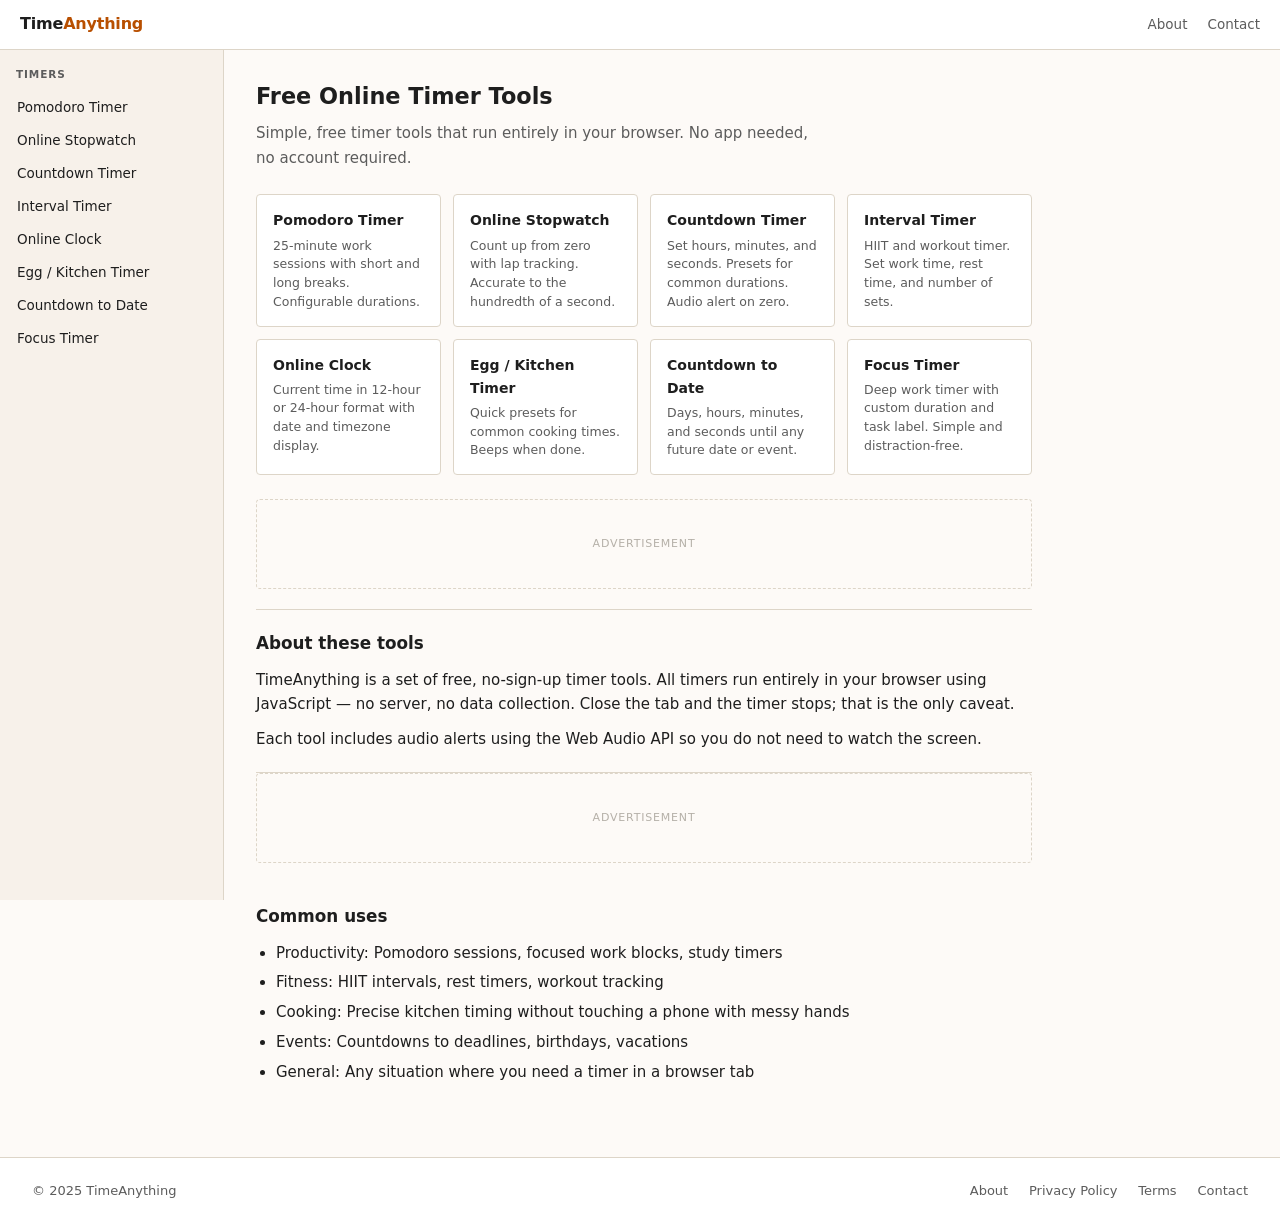
==== index.html @ 27bb9cdd "Build complete static timer site (TimeAnything) - 8 timer tools: pomodoro, stopwatch, countdown, int" ====
<!DOCTYPE html>
<html lang="en">
<head>
  <meta charset="UTF-8">
  <meta name="viewport" content="width=device-width, initial-scale=1.0">
  <meta name="description" content="Free online timer tools — pomodoro timer, stopwatch, countdown, interval timer, online clock, and more. No sign-up, works in your browser.">
  <title>Free Online Timer Tools — TimeAnything</title>
  <link rel="stylesheet" href="css/style.css">
</head>
<body>
<header class="site-header">
  <div class="header-inner">
    <a href="index.html" class="logo">Time<span class="logo-accent">Anything</span></a>
    <nav class="header-nav" aria-label="Site navigation">
      <a href="about.html">About</a>
      <a href="contact.html">Contact</a>
    </nav>
  </div>
</header>
<button class="sidebar-toggle" id="sidebar-toggle-btn" aria-expanded="false" aria-controls="sidebar">&#9776; Timers</button>
<div class="layout">
  <aside class="sidebar" id="sidebar">
    <nav class="sidebar-nav" aria-label="Timer navigation">
      <span class="sidebar-heading">Timers</span>
      <ul>
        <li><a href="pomodoro.html">Pomodoro Timer</a></li>
        <li><a href="stopwatch.html">Online Stopwatch</a></li>
        <li><a href="countdown-timer.html">Countdown Timer</a></li>
        <li><a href="interval-timer.html">Interval Timer</a></li>
        <li><a href="online-clock.html">Online Clock</a></li>
        <li><a href="egg-timer.html">Egg / Kitchen Timer</a></li>
        <li><a href="countdown-to-date.html">Countdown to Date</a></li>
        <li><a href="focus-timer.html">Focus Timer</a></li>
      </ul>
    </nav>
  </aside>
  <main class="main-content">
    <div class="hub-intro">
      <h1>Free Online Timer Tools</h1>
      <p>Simple, free timer tools that run entirely in your browser. No app needed, no account required.</p>
    </div>
    <div class="tools-grid" role="list">
      <a href="pomodoro.html" class="tool-card" role="listitem">
        <div class="tool-card-name">Pomodoro Timer</div>
        <div class="tool-card-desc">25-minute work sessions with short and long breaks. Configurable durations.</div>
      </a>
      <a href="stopwatch.html" class="tool-card" role="listitem">
        <div class="tool-card-name">Online Stopwatch</div>
        <div class="tool-card-desc">Count up from zero with lap tracking. Accurate to the hundredth of a second.</div>
      </a>
      <a href="countdown-timer.html" class="tool-card" role="listitem">
        <div class="tool-card-name">Countdown Timer</div>
        <div class="tool-card-desc">Set hours, minutes, and seconds. Presets for common durations. Audio alert on zero.</div>
      </a>
      <a href="interval-timer.html" class="tool-card" role="listitem">
        <div class="tool-card-name">Interval Timer</div>
        <div class="tool-card-desc">HIIT and workout timer. Set work time, rest time, and number of sets.</div>
      </a>
      <a href="online-clock.html" class="tool-card" role="listitem">
        <div class="tool-card-name">Online Clock</div>
        <div class="tool-card-desc">Current time in 12-hour or 24-hour format with date and timezone display.</div>
      </a>
      <a href="egg-timer.html" class="tool-card" role="listitem">
        <div class="tool-card-name">Egg / Kitchen Timer</div>
        <div class="tool-card-desc">Quick presets for common cooking times. Beeps when done.</div>
      </a>
      <a href="countdown-to-date.html" class="tool-card" role="listitem">
        <div class="tool-card-name">Countdown to Date</div>
        <div class="tool-card-desc">Days, hours, minutes, and seconds until any future date or event.</div>
      </a>
      <a href="focus-timer.html" class="tool-card" role="listitem">
        <div class="tool-card-name">Focus Timer</div>
        <div class="tool-card-desc">Deep work timer with custom duration and task label. Simple and distraction-free.</div>
      </a>
    </div>
    <div class="ad-slot" aria-label="Advertisement"><span class="ad-label">Advertisement</span></div>
    <div class="content-sections">
      <section class="content-block">
        <h2>About these tools</h2>
        <p>TimeAnything is a set of free, no-sign-up timer tools. All timers run entirely in your browser using JavaScript — no server, no data collection. Close the tab and the timer stops; that is the only caveat.</p>
        <p>Each tool includes audio alerts using the Web Audio API so you do not need to watch the screen.</p>
      </section>
      <div class="ad-slot" aria-label="Advertisement"><span class="ad-label">Advertisement</span></div>
      <section class="content-block">
        <h2>Common uses</h2>
        <ul>
          <li>Productivity: Pomodoro sessions, focused work blocks, study timers</li>
          <li>Fitness: HIIT intervals, rest timers, workout tracking</li>
          <li>Cooking: Precise kitchen timing without touching a phone with messy hands</li>
          <li>Events: Countdowns to deadlines, birthdays, vacations</li>
          <li>General: Any situation where you need a timer in a browser tab</li>
        </ul>
      </section>
    </div>
  </main>
</div>
<footer class="site-footer">
  <div class="footer-inner">
    <span class="footer-copy">&copy; 2025 TimeAnything</span>
    <nav class="footer-nav" aria-label="Footer links">
      <a href="about.html">About</a>
      <a href="privacy.html">Privacy Policy</a>
      <a href="terms.html">Terms</a>
      <a href="contact.html">Contact</a>
    </nav>
  </div>
</footer>
<script src="js/main.js"></script>
</body>
</html>
---- css/style.css ----
/* ============================================================
   TimeAnything — Shared Stylesheet
   ============================================================ */

*, *::before, *::after { box-sizing: border-box; margin: 0; padding: 0; }

:root {
  --bg:           #fdfaf7;
  --bg-sidebar:   #f7f1ea;
  --bg-white:     #ffffff;
  --text:         #1e1e1e;
  --text-muted:   #5c5c5c;
  --border:       #ddd5c8;
  --accent:       #b84f00;
  --accent-hover: #983f00;
  --accent-light: #fff4ea;
  --radius:       4px;
  --sidebar-w:    224px;
  --header-h:     50px;
  --font:         system-ui, -apple-system, BlinkMacSystemFont, "Segoe UI", Helvetica, Arial, sans-serif;
  --mono:         "Courier New", Courier, monospace;
  --green:        #1a7a46;
  --red:          #b32d2d;
}

html { scroll-behavior: smooth; }

body {
  font-family: var(--font);
  font-size: 15px;
  line-height: 1.65;
  color: var(--text);
  background: var(--bg);
}

a { color: var(--accent); }
a:hover { color: var(--accent-hover); }

/* ---- Header ---- */
.site-header {
  position: sticky;
  top: 0;
  z-index: 200;
  height: var(--header-h);
  background: var(--bg-white);
  border-bottom: 1px solid var(--border);
}
.header-inner {
  display: flex;
  align-items: center;
  justify-content: space-between;
  height: 100%;
  padding: 0 20px;
  max-width: 1280px;
  margin: 0 auto;
}
.logo {
  font-size: 16px;
  font-weight: 700;
  color: var(--text);
  text-decoration: none;
  letter-spacing: -0.2px;
  white-space: nowrap;
}
.logo .logo-accent { color: var(--accent); }
.header-nav { display: flex; gap: 20px; }
.header-nav a { font-size: 13.5px; color: var(--text-muted); text-decoration: none; }
.header-nav a:hover { color: var(--accent); }

/* ---- Sidebar toggle ---- */
.sidebar-toggle {
  display: none;
  align-items: center;
  gap: 6px;
  margin: 10px 16px 0;
  padding: 6px 12px;
  background: var(--bg-white);
  border: 1px solid var(--border);
  border-radius: var(--radius);
  font-size: 13.5px;
  font-family: var(--font);
  cursor: pointer;
  color: var(--text);
}
.sidebar-toggle:focus-visible { outline: 2px solid var(--accent); outline-offset: 2px; }

/* ---- Layout ---- */
.layout {
  display: flex;
  min-height: calc(100vh - var(--header-h));
}

/* ---- Sidebar ---- */
.sidebar {
  width: var(--sidebar-w);
  min-width: var(--sidebar-w);
  background: var(--bg-sidebar);
  border-right: 1px solid var(--border);
  position: sticky;
  top: var(--header-h);
  height: calc(100vh - var(--header-h));
  overflow-y: auto;
  flex-shrink: 0;
}
.sidebar-nav { padding: 16px 0 24px; }
.sidebar-heading {
  display: block;
  font-size: 10.5px;
  font-weight: 700;
  letter-spacing: 0.9px;
  text-transform: uppercase;
  color: var(--text-muted);
  padding: 0 16px 8px;
}
.sidebar-nav ul { list-style: none; }
.sidebar-nav ul li a {
  display: block;
  padding: 7px 16px 7px 14px;
  border-left: 3px solid transparent;
  font-size: 13.5px;
  color: var(--text);
  text-decoration: none;
  line-height: 1.4;
}
.sidebar-nav ul li a:hover { background: var(--accent-light); color: var(--accent); }
.sidebar-nav ul li a.active {
  border-left-color: var(--accent);
  background: var(--accent-light);
  color: var(--accent);
  font-weight: 600;
}

/* ---- Main content ---- */
.main-content {
  flex: 1;
  min-width: 0;
  padding: 28px 32px 48px;
  max-width: 840px;
}

/* ---- Tool header ---- */
.tool-header { margin-bottom: 18px; }
.tool-header h1 { font-size: 1.4rem; font-weight: 700; line-height: 1.25; margin-bottom: 4px; }
.tool-tagline { font-size: 14px; color: var(--text-muted); }

/* ---- Tool section ---- */
.tool-section {
  background: var(--bg-white);
  border: 1px solid var(--border);
  border-radius: var(--radius);
  padding: 20px;
  margin-bottom: 20px;
}

/* ---- Timer display ---- */
.timer-display {
  font-family: var(--mono);
  font-size: 4.5rem;
  font-weight: 700;
  color: var(--accent);
  letter-spacing: 0.04em;
  text-align: center;
  padding: 20px 0 12px;
  line-height: 1;
  user-select: none;
}
.timer-display.timer-done    { color: var(--red); }
.timer-display.timer-running { color: var(--accent); }
.timer-display.timer-break   { color: var(--green); }

.timer-phase {
  text-align: center;
  font-size: 12px;
  font-weight: 700;
  text-transform: uppercase;
  letter-spacing: 0.9px;
  color: var(--text-muted);
  margin-bottom: 4px;
  min-height: 18px;
}

.timer-controls {
  display: flex;
  gap: 10px;
  justify-content: center;
  flex-wrap: wrap;
  margin-top: 16px;
}

.timer-progress {
  width: 100%;
  height: 5px;
  background: var(--border);
  border-radius: 3px;
  margin: 12px 0;
  overflow: hidden;
}
.timer-progress-bar {
  height: 100%;
  background: var(--accent);
  border-radius: 3px;
  width: 0%;
  transition: width 0.4s linear;
}

/* ---- Session dots (Pomodoro) ---- */
.session-info {
  text-align: center;
  font-size: 13px;
  color: var(--text-muted);
  margin: 8px 0 4px;
}
.session-dots {
  display: flex;
  gap: 7px;
  justify-content: center;
  margin-bottom: 4px;
}
.session-dot {
  width: 10px;
  height: 10px;
  border-radius: 50%;
  border: 1.5px solid var(--accent);
  background: transparent;
}
.session-dot.done { background: var(--accent); }

/* ---- Lap list (stopwatch) ---- */
.lap-section { margin-top: 16px; padding-top: 12px; border-top: 1px solid var(--border); }
.lap-section h3 {
  font-size: 11px;
  font-weight: 700;
  text-transform: uppercase;
  letter-spacing: 0.7px;
  color: var(--text-muted);
  margin-bottom: 8px;
}
.lap-list { list-style: none; max-height: 200px; overflow-y: auto; }
.lap-list li {
  padding: 5px 0;
  border-bottom: 1px solid var(--border);
  font-family: var(--mono);
  font-size: 13.5px;
  display: flex;
  justify-content: space-between;
  color: var(--text-muted);
}
.lap-list li:last-child { border-bottom: none; }
.lap-list li .lap-time { font-weight: 600; color: var(--text); }

/* ---- Clock ---- */
.clock-display {
  font-family: var(--mono);
  font-size: 4.5rem;
  font-weight: 700;
  color: var(--accent);
  text-align: center;
  letter-spacing: 0.05em;
  padding: 20px 0 8px;
  line-height: 1;
}
.clock-date {
  text-align: center;
  color: var(--text-muted);
  font-size: 15px;
  margin-bottom: 12px;
}
.clock-day {
  text-align: center;
  font-size: 13px;
  color: var(--text-muted);
  margin-bottom: 4px;
}

/* ---- Preset buttons ---- */
.preset-buttons {
  display: flex;
  flex-wrap: wrap;
  gap: 7px;
  margin-bottom: 14px;
}

/* ---- Countdown-to-date ---- */
.countdown-grid {
  display: grid;
  grid-template-columns: repeat(4, 1fr);
  gap: 10px;
  text-align: center;
  margin-bottom: 16px;
}
.countdown-cell {
  background: var(--bg);
  border: 1px solid var(--border);
  border-radius: var(--radius);
  padding: 12px 4px;
}
.countdown-num {
  font-family: var(--mono);
  font-size: 2rem;
  font-weight: 700;
  color: var(--accent);
  line-height: 1;
  margin-bottom: 4px;
}
.countdown-label {
  font-size: 11px;
  text-transform: uppercase;
  letter-spacing: 0.6px;
  color: var(--text-muted);
  font-weight: 600;
}

/* ---- Form controls ---- */
.tool-controls { display: flex; flex-wrap: wrap; gap: 14px; align-items: flex-end; margin-bottom: 16px; }
.control-group { display: flex; flex-direction: column; gap: 5px; }
.control-group label { font-size: 12.5px; font-weight: 600; color: var(--text); }
.control-group input[type="text"],
.control-group input[type="number"],
.control-group input[type="date"],
.control-group input[type="time"],
.control-group select {
  border: 1px solid var(--border);
  border-radius: var(--radius);
  padding: 7px 10px;
  font-size: 14px;
  font-family: var(--font);
  color: var(--text);
  background: var(--bg-white);
  height: 34px;
}
.control-group input[type="number"] { width: 88px; }
.control-group input[type="date"]   { width: 160px; }
.control-group select               { min-width: 120px; }
.control-group input:focus,
.control-group select:focus { outline: 2px solid var(--accent); outline-offset: 0; border-color: var(--accent); }

.check-group { display: flex; flex-wrap: wrap; gap: 14px; align-items: center; }
.check-label { display: flex; align-items: center; gap: 6px; font-size: 13.5px; cursor: pointer; user-select: none; }
.check-label input[type="checkbox"] { width: 15px; height: 15px; accent-color: var(--accent); cursor: pointer; flex-shrink: 0; }

/* ---- Buttons ---- */
.btn {
  display: inline-flex;
  align-items: center;
  justify-content: center;
  gap: 5px;
  padding: 8px 18px;
  border: 1px solid transparent;
  border-radius: var(--radius);
  font-size: 14px;
  font-weight: 500;
  font-family: var(--font);
  cursor: pointer;
  line-height: 1;
  white-space: nowrap;
  transition: background 0.1s, color 0.1s, border-color 0.1s;
}
.btn:focus-visible { outline: 2px solid var(--accent); outline-offset: 2px; }
.btn-primary { background: var(--accent); color: #fff; border-color: var(--accent); }
.btn-primary:hover { background: var(--accent-hover); border-color: var(--accent-hover); }
.btn-secondary { background: var(--bg-white); color: var(--text); border-color: var(--border); }
.btn-secondary:hover { background: var(--bg); }
.btn-sm { padding: 5px 12px; font-size: 13px; }
.btn-lg { padding: 12px 28px; font-size: 16px; font-weight: 600; }
.btn-actions { display: flex; flex-wrap: wrap; gap: 8px; margin-bottom: 12px; }

/* ---- Sound toggle ---- */
.sound-toggle { font-size: 13px; color: var(--text-muted); }

/* ---- Hub grid ---- */
.hub-intro { margin-bottom: 24px; }
.hub-intro h1 { font-size: 1.4rem; font-weight: 700; margin-bottom: 6px; }
.hub-intro p { color: var(--text-muted); max-width: 560px; }
.tools-grid { display: grid; grid-template-columns: repeat(auto-fill, minmax(185px, 1fr)); gap: 12px; margin-bottom: 24px; }
.tool-card { display: block; background: var(--bg-white); border: 1px solid var(--border); border-radius: var(--radius); padding: 14px 16px; text-decoration: none; color: var(--text); transition: border-color 0.1s, background 0.1s; }
.tool-card:hover { border-color: var(--accent); background: var(--accent-light); color: var(--text); }
.tool-card-name { font-size: 14px; font-weight: 600; margin-bottom: 4px; }
.tool-card-desc { font-size: 12.5px; color: var(--text-muted); line-height: 1.5; }

/* ---- Ad slots ---- */
.ad-slot { display: flex; align-items: center; justify-content: center; min-height: 90px; border: 1px dashed var(--border); background: #fdfaf7; border-radius: var(--radius); margin-bottom: 20px; }
.ad-label { font-size: 11px; text-transform: uppercase; letter-spacing: 0.8px; color: #b5b0a8; }

/* ---- Content blocks ---- */
.content-sections { border-top: 1px solid var(--border); }
.content-block { padding: 20px 0; border-bottom: 1px solid var(--border); }
.content-block:last-child { border-bottom: none; }
.content-block h2 { font-size: 1.05rem; font-weight: 700; margin-bottom: 10px; }
.content-block p { color: var(--text); margin-bottom: 10px; }
.content-block p:last-child { margin-bottom: 0; }
.content-block ul, .content-block ol { padding-left: 20px; }
.content-block ul li, .content-block ol li { margin-bottom: 5px; font-size: 15px; }
.faq-section dt { font-weight: 600; margin-top: 14px; margin-bottom: 3px; }
.faq-section dt:first-child { margin-top: 0; }
.faq-section dd { color: var(--text-muted); margin-left: 0; }

/* ---- Static pages ---- */
.static-page { max-width: 680px; }
.static-page h1 { font-size: 1.4rem; font-weight: 700; margin-bottom: 16px; }
.static-page h2 { font-size: 1.05rem; font-weight: 700; margin: 20px 0 8px; }
.static-page p { color: var(--text); margin-bottom: 12px; }
.static-page ul { padding-left: 20px; margin-bottom: 12px; }
.static-page ul li { margin-bottom: 5px; }
.contact-form .control-group { margin-bottom: 14px; }
.contact-form input, .contact-form textarea { width: 100%; border: 1px solid var(--border); border-radius: var(--radius); padding: 8px 10px; font-size: 14px; font-family: var(--font); color: var(--text); background: var(--bg-white); }
.contact-form textarea { min-height: 120px; resize: vertical; }
.contact-form input:focus, .contact-form textarea:focus { outline: 2px solid var(--accent); border-color: var(--accent); }
.form-note { font-size: 13px; color: var(--text-muted); margin-top: 8px; }

/* ---- Footer ---- */
.site-footer { border-top: 1px solid var(--border); background: var(--bg-white); padding: 20px 32px; }
.footer-inner { max-width: 1280px; margin: 0 auto; display: flex; align-items: center; justify-content: space-between; flex-wrap: wrap; gap: 10px; }
.footer-copy { font-size: 13px; color: var(--text-muted); }
.footer-nav a { font-size: 13px; color: var(--text-muted); text-decoration: none; margin-left: 16px; }
.footer-nav a:first-child { margin-left: 0; }
.footer-nav a:hover { color: var(--accent); }

/* ---- Responsive ---- */
@media (max-width: 800px) {
  .sidebar { position: fixed; top: var(--header-h); left: 0; z-index: 150; height: calc(100vh - var(--header-h)); transform: translateX(-100%); transition: transform 0.2s ease; box-shadow: 2px 0 8px rgba(0,0,0,0.08); }
  .sidebar.open { transform: translateX(0); }
  .sidebar-toggle { display: flex; }
  .main-content { padding: 16px 16px 40px; }
  .header-nav { display: none; }
  .timer-display { font-size: 3rem; }
  .clock-display { font-size: 3rem; }
  .countdown-num { font-size: 1.5rem; }
  .tools-grid { grid-template-columns: repeat(auto-fill, minmax(155px, 1fr)); }
  .footer-inner { flex-direction: column; align-items: flex-start; }
}
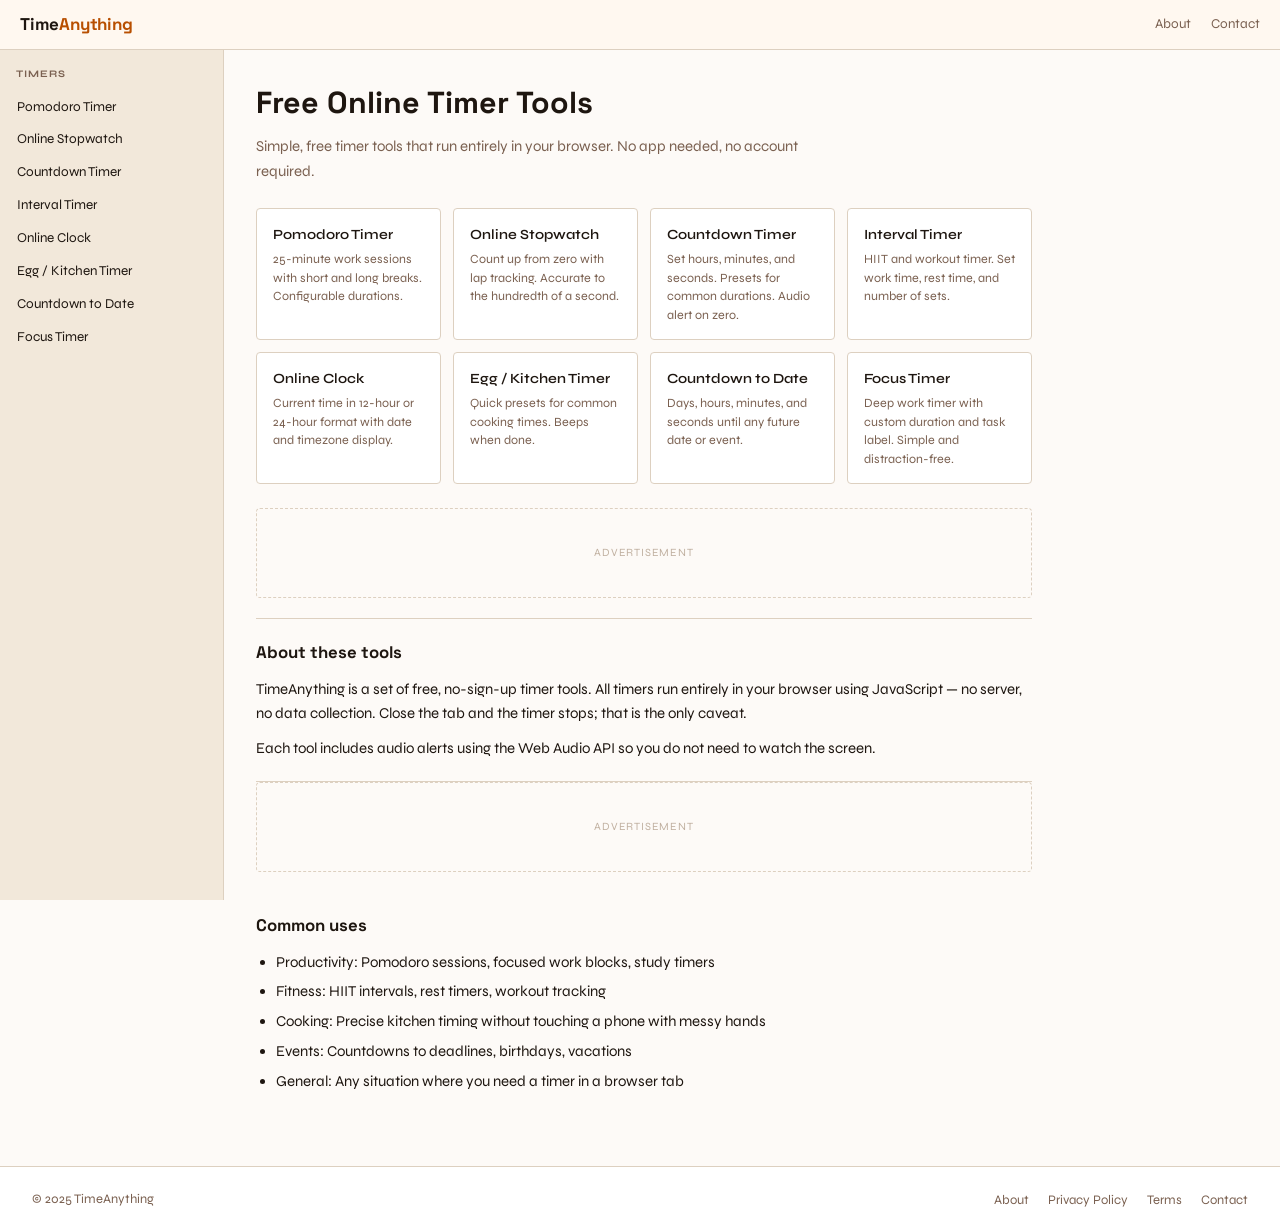
==== commit 2496b0f8: "Add Google AdSense script to all pages Co-Authored-By: Claude Sonnet 4.6 <noreply@anthropic.com>" ====
--- a/index.html
+++ b/index.html
@@ -6,6 +6,7 @@
   <meta name="description" content="Free online timer tools — pomodoro timer, stopwatch, countdown, interval timer, online clock, and more. No sign-up, works in your browser.">
   <title>Free Online Timer Tools — TimeAnything</title>
   <link rel="stylesheet" href="css/style.css">
+  <script async src="https://pagead2.googlesyndication.com/pagead/js/adsbygoogle.js?client=ca-pub-6051609023552836" crossorigin="anonymous"></script>
 </head>
 <body>
 <header class="site-header">
--- a/css/style.css
+++ b/css/style.css
@@ -1,360 +1,132 @@
 /* ============================================================
-   TimeAnything — Shared Stylesheet
+   TimeAnything — Stylesheet
+   Fonts: Space Grotesk (display/timers/headings) + Syne (body)
    ============================================================ */
+
+@import url('https://fonts.googleapis.com/css2?family=Space+Grotesk:wght@400;500;600;700;800&family=Syne:wght@400;500;600;700&display=swap');
 
 *, *::before, *::after { box-sizing: border-box; margin: 0; padding: 0; }
 
 :root {
   --bg:           #fdfaf7;
-  --bg-sidebar:   #f7f1ea;
+  --bg-sidebar:   #f2e8da;
   --bg-white:     #ffffff;
-  --text:         #1e1e1e;
-  --text-muted:   #5c5c5c;
-  --border:       #ddd5c8;
+  --text:         #1e1610;
+  --text-muted:   #7a6050;
+  --border:       #ddd0c0;
   --accent:       #b84f00;
   --accent-hover: #983f00;
   --accent-light: #fff4ea;
+  --result-bg:    #fff4ea;
+  --header-bg:    #fff8f0;
   --radius:       4px;
   --sidebar-w:    224px;
   --header-h:     50px;
-  --font:         system-ui, -apple-system, BlinkMacSystemFont, "Segoe UI", Helvetica, Arial, sans-serif;
-  --mono:         "Courier New", Courier, monospace;
+  --font:         'Syne', system-ui, sans-serif;
+  --font-display: 'Space Grotesk', system-ui, sans-serif;
+  --mono:         'Courier New', Courier, monospace;
   --green:        #1a7a46;
   --red:          #b32d2d;
 }
 
 html { scroll-behavior: smooth; }
-
-body {
-  font-family: var(--font);
-  font-size: 15px;
-  line-height: 1.65;
-  color: var(--text);
-  background: var(--bg);
-}
-
+body { font-family: var(--font); font-size: 15px; line-height: 1.65; color: var(--text); background: var(--bg); }
 a { color: var(--accent); }
 a:hover { color: var(--accent-hover); }
 
 /* ---- Header ---- */
-.site-header {
-  position: sticky;
-  top: 0;
-  z-index: 200;
-  height: var(--header-h);
-  background: var(--bg-white);
-  border-bottom: 1px solid var(--border);
-}
-.header-inner {
-  display: flex;
-  align-items: center;
-  justify-content: space-between;
-  height: 100%;
-  padding: 0 20px;
-  max-width: 1280px;
-  margin: 0 auto;
-}
-.logo {
-  font-size: 16px;
-  font-weight: 700;
-  color: var(--text);
-  text-decoration: none;
-  letter-spacing: -0.2px;
-  white-space: nowrap;
-}
+.site-header { position: sticky; top: 0; z-index: 200; height: var(--header-h); background: var(--header-bg); border-bottom: 1px solid var(--border); }
+.header-inner { display: flex; align-items: center; justify-content: space-between; height: 100%; padding: 0 20px; max-width: 1280px; margin: 0 auto; }
+.logo { font-family: var(--font-display); font-size: 17px; font-weight: 800; color: var(--text); text-decoration: none; letter-spacing: -0.2px; white-space: nowrap; }
 .logo .logo-accent { color: var(--accent); }
 .header-nav { display: flex; gap: 20px; }
 .header-nav a { font-size: 13.5px; color: var(--text-muted); text-decoration: none; }
 .header-nav a:hover { color: var(--accent); }
 
 /* ---- Sidebar toggle ---- */
-.sidebar-toggle {
-  display: none;
-  align-items: center;
-  gap: 6px;
-  margin: 10px 16px 0;
-  padding: 6px 12px;
-  background: var(--bg-white);
-  border: 1px solid var(--border);
-  border-radius: var(--radius);
-  font-size: 13.5px;
-  font-family: var(--font);
-  cursor: pointer;
-  color: var(--text);
-}
+.sidebar-toggle { display: none; align-items: center; gap: 6px; margin: 10px 16px 0; padding: 6px 12px; background: var(--bg-white); border: 1px solid var(--border); border-radius: var(--radius); font-size: 13.5px; font-family: var(--font); cursor: pointer; color: var(--text); }
 .sidebar-toggle:focus-visible { outline: 2px solid var(--accent); outline-offset: 2px; }
 
 /* ---- Layout ---- */
-.layout {
-  display: flex;
-  min-height: calc(100vh - var(--header-h));
-}
+.layout { display: flex; min-height: calc(100vh - var(--header-h)); }
 
 /* ---- Sidebar ---- */
-.sidebar {
-  width: var(--sidebar-w);
-  min-width: var(--sidebar-w);
-  background: var(--bg-sidebar);
-  border-right: 1px solid var(--border);
-  position: sticky;
-  top: var(--header-h);
-  height: calc(100vh - var(--header-h));
-  overflow-y: auto;
-  flex-shrink: 0;
-}
+.sidebar { width: var(--sidebar-w); min-width: var(--sidebar-w); background: var(--bg-sidebar); border-right: 1px solid var(--border); position: sticky; top: var(--header-h); height: calc(100vh - var(--header-h)); overflow-y: auto; flex-shrink: 0; }
 .sidebar-nav { padding: 16px 0 24px; }
-.sidebar-heading {
-  display: block;
-  font-size: 10.5px;
-  font-weight: 700;
-  letter-spacing: 0.9px;
-  text-transform: uppercase;
-  color: var(--text-muted);
-  padding: 0 16px 8px;
-}
+.sidebar-heading { display: block; font-size: 10px; font-weight: 700; letter-spacing: 1px; text-transform: uppercase; color: var(--text-muted); padding: 0 16px 8px; }
 .sidebar-nav ul { list-style: none; }
-.sidebar-nav ul li a {
-  display: block;
-  padding: 7px 16px 7px 14px;
-  border-left: 3px solid transparent;
-  font-size: 13.5px;
-  color: var(--text);
-  text-decoration: none;
-  line-height: 1.4;
-}
-.sidebar-nav ul li a:hover { background: var(--accent-light); color: var(--accent); }
-.sidebar-nav ul li a.active {
-  border-left-color: var(--accent);
-  background: var(--accent-light);
-  color: var(--accent);
-  font-weight: 600;
-}
+.sidebar-nav ul li a { display: block; padding: 7px 16px 7px 14px; border-left: 3px solid transparent; font-size: 13.5px; color: var(--text); text-decoration: none; line-height: 1.4; }
+.sidebar-nav ul li a:hover { background: rgba(184,79,0,0.1); color: var(--accent); }
+.sidebar-nav ul li a.active { border-left-color: var(--accent); background: rgba(184,79,0,0.1); color: var(--accent); font-weight: 600; }
 
 /* ---- Main content ---- */
-.main-content {
-  flex: 1;
-  min-width: 0;
-  padding: 28px 32px 48px;
-  max-width: 840px;
-}
+.main-content { flex: 1; min-width: 0; padding: 28px 32px 48px; max-width: 840px; }
 
 /* ---- Tool header ---- */
 .tool-header { margin-bottom: 18px; }
-.tool-header h1 { font-size: 1.4rem; font-weight: 700; line-height: 1.25; margin-bottom: 4px; }
+.tool-header h1 { font-family: var(--font-display); font-size: 1.85rem; font-weight: 700; line-height: 1.2; margin-bottom: 4px; letter-spacing: -0.2px; }
 .tool-tagline { font-size: 14px; color: var(--text-muted); }
 
 /* ---- Tool section ---- */
-.tool-section {
-  background: var(--bg-white);
-  border: 1px solid var(--border);
-  border-radius: var(--radius);
-  padding: 20px;
-  margin-bottom: 20px;
-}
+.tool-section { background: var(--bg-white); border: 1px solid var(--border); border-radius: var(--radius); padding: 20px; margin-bottom: 20px; }
 
 /* ---- Timer display ---- */
-.timer-display {
-  font-family: var(--mono);
-  font-size: 4.5rem;
-  font-weight: 700;
-  color: var(--accent);
-  letter-spacing: 0.04em;
-  text-align: center;
-  padding: 20px 0 12px;
-  line-height: 1;
-  user-select: none;
-}
+.timer-display { font-family: var(--font-display); font-size: 4.5rem; font-weight: 700; color: var(--accent); letter-spacing: 0.02em; text-align: center; padding: 20px 0 12px; line-height: 1; user-select: none; }
 .timer-display.timer-done    { color: var(--red); }
 .timer-display.timer-running { color: var(--accent); }
 .timer-display.timer-break   { color: var(--green); }
 
-.timer-phase {
-  text-align: center;
-  font-size: 12px;
-  font-weight: 700;
-  text-transform: uppercase;
-  letter-spacing: 0.9px;
-  color: var(--text-muted);
-  margin-bottom: 4px;
-  min-height: 18px;
-}
-
-.timer-controls {
-  display: flex;
-  gap: 10px;
-  justify-content: center;
-  flex-wrap: wrap;
-  margin-top: 16px;
-}
-
-.timer-progress {
-  width: 100%;
-  height: 5px;
-  background: var(--border);
-  border-radius: 3px;
-  margin: 12px 0;
-  overflow: hidden;
-}
-.timer-progress-bar {
-  height: 100%;
-  background: var(--accent);
-  border-radius: 3px;
-  width: 0%;
-  transition: width 0.4s linear;
-}
+.timer-phase { text-align: center; font-family: var(--font-display); font-size: 11px; font-weight: 700; text-transform: uppercase; letter-spacing: 1.2px; color: var(--text-muted); margin-bottom: 4px; min-height: 18px; }
+
+.timer-controls { display: flex; gap: 10px; justify-content: center; flex-wrap: wrap; margin-top: 16px; }
+
+.timer-progress { width: 100%; height: 5px; background: var(--border); border-radius: 3px; margin: 12px 0; overflow: hidden; }
+.timer-progress-bar { height: 100%; background: var(--accent); border-radius: 3px; width: 0%; transition: width 0.4s linear; }
 
 /* ---- Session dots (Pomodoro) ---- */
-.session-info {
-  text-align: center;
-  font-size: 13px;
-  color: var(--text-muted);
-  margin: 8px 0 4px;
-}
-.session-dots {
-  display: flex;
-  gap: 7px;
-  justify-content: center;
-  margin-bottom: 4px;
-}
-.session-dot {
-  width: 10px;
-  height: 10px;
-  border-radius: 50%;
-  border: 1.5px solid var(--accent);
-  background: transparent;
-}
+.session-info { text-align: center; font-size: 13px; color: var(--text-muted); margin: 8px 0 4px; }
+.session-dots { display: flex; gap: 7px; justify-content: center; margin-bottom: 4px; }
+.session-dot { width: 10px; height: 10px; border-radius: 50%; border: 1.5px solid var(--accent); background: transparent; }
 .session-dot.done { background: var(--accent); }
 
-/* ---- Lap list (stopwatch) ---- */
+/* ---- Lap list ---- */
 .lap-section { margin-top: 16px; padding-top: 12px; border-top: 1px solid var(--border); }
-.lap-section h3 {
-  font-size: 11px;
-  font-weight: 700;
-  text-transform: uppercase;
-  letter-spacing: 0.7px;
-  color: var(--text-muted);
-  margin-bottom: 8px;
-}
+.lap-section h3 { font-size: 11px; font-weight: 700; text-transform: uppercase; letter-spacing: 0.7px; color: var(--text-muted); margin-bottom: 8px; }
 .lap-list { list-style: none; max-height: 200px; overflow-y: auto; }
-.lap-list li {
-  padding: 5px 0;
-  border-bottom: 1px solid var(--border);
-  font-family: var(--mono);
-  font-size: 13.5px;
-  display: flex;
-  justify-content: space-between;
-  color: var(--text-muted);
-}
+.lap-list li { padding: 5px 0; border-bottom: 1px solid var(--border); font-family: var(--mono); font-size: 13.5px; display: flex; justify-content: space-between; color: var(--text-muted); }
 .lap-list li:last-child { border-bottom: none; }
 .lap-list li .lap-time { font-weight: 600; color: var(--text); }
 
 /* ---- Clock ---- */
-.clock-display {
-  font-family: var(--mono);
-  font-size: 4.5rem;
-  font-weight: 700;
-  color: var(--accent);
-  text-align: center;
-  letter-spacing: 0.05em;
-  padding: 20px 0 8px;
-  line-height: 1;
-}
-.clock-date {
-  text-align: center;
-  color: var(--text-muted);
-  font-size: 15px;
-  margin-bottom: 12px;
-}
-.clock-day {
-  text-align: center;
-  font-size: 13px;
-  color: var(--text-muted);
-  margin-bottom: 4px;
-}
-
-/* ---- Preset buttons ---- */
-.preset-buttons {
-  display: flex;
-  flex-wrap: wrap;
-  gap: 7px;
-  margin-bottom: 14px;
-}
+.clock-display { font-family: var(--font-display); font-size: 4.5rem; font-weight: 700; color: var(--accent); text-align: center; padding: 20px 0 8px; line-height: 1; letter-spacing: 0.02em; }
+.clock-date { text-align: center; color: var(--text-muted); font-size: 15px; margin-bottom: 4px; }
+.clock-day { text-align: center; font-family: var(--font-display); font-size: 12px; font-weight: 700; letter-spacing: 0.8px; text-transform: uppercase; color: var(--text-muted); margin-bottom: 4px; }
+
+/* ---- Presets ---- */
+.preset-buttons { display: flex; flex-wrap: wrap; gap: 7px; margin-bottom: 14px; }
 
 /* ---- Countdown-to-date ---- */
-.countdown-grid {
-  display: grid;
-  grid-template-columns: repeat(4, 1fr);
-  gap: 10px;
-  text-align: center;
-  margin-bottom: 16px;
-}
-.countdown-cell {
-  background: var(--bg);
-  border: 1px solid var(--border);
-  border-radius: var(--radius);
-  padding: 12px 4px;
-}
-.countdown-num {
-  font-family: var(--mono);
-  font-size: 2rem;
-  font-weight: 700;
-  color: var(--accent);
-  line-height: 1;
-  margin-bottom: 4px;
-}
-.countdown-label {
-  font-size: 11px;
-  text-transform: uppercase;
-  letter-spacing: 0.6px;
-  color: var(--text-muted);
-  font-weight: 600;
-}
+.countdown-grid { display: grid; grid-template-columns: repeat(4, 1fr); gap: 10px; text-align: center; margin-bottom: 16px; }
+.countdown-cell { background: var(--result-bg); border: 1px solid var(--border); border-radius: var(--radius); padding: 14px 4px; }
+.countdown-num { font-family: var(--font-display); font-size: 2.2rem; font-weight: 800; color: var(--accent); line-height: 1; margin-bottom: 5px; }
+.countdown-label { font-size: 11px; text-transform: uppercase; letter-spacing: 0.7px; color: var(--text-muted); font-weight: 600; }
 
 /* ---- Form controls ---- */
 .tool-controls { display: flex; flex-wrap: wrap; gap: 14px; align-items: flex-end; margin-bottom: 16px; }
 .control-group { display: flex; flex-direction: column; gap: 5px; }
-.control-group label { font-size: 12.5px; font-weight: 600; color: var(--text); }
-.control-group input[type="text"],
-.control-group input[type="number"],
-.control-group input[type="date"],
-.control-group input[type="time"],
-.control-group select {
-  border: 1px solid var(--border);
-  border-radius: var(--radius);
-  padding: 7px 10px;
-  font-size: 14px;
-  font-family: var(--font);
-  color: var(--text);
-  background: var(--bg-white);
-  height: 34px;
-}
+.control-group label { font-size: 12px; font-weight: 600; color: var(--text); text-transform: uppercase; letter-spacing: 0.4px; }
+.control-group input[type="text"], .control-group input[type="number"], .control-group input[type="date"], .control-group input[type="time"], .control-group select { border: 1px solid var(--border); border-radius: var(--radius); padding: 7px 10px; font-size: 14px; font-family: var(--font); color: var(--text); background: var(--bg-white); height: 34px; }
 .control-group input[type="number"] { width: 88px; }
-.control-group input[type="date"]   { width: 160px; }
+.control-group input[type="date"]   { width: 155px; }
+.control-group input[type="time"]   { width: 130px; }
 .control-group select               { min-width: 120px; }
-.control-group input:focus,
-.control-group select:focus { outline: 2px solid var(--accent); outline-offset: 0; border-color: var(--accent); }
-
+.control-group input:focus, .control-group select:focus { outline: 2px solid var(--accent); outline-offset: 0; border-color: var(--accent); }
 .check-group { display: flex; flex-wrap: wrap; gap: 14px; align-items: center; }
 .check-label { display: flex; align-items: center; gap: 6px; font-size: 13.5px; cursor: pointer; user-select: none; }
 .check-label input[type="checkbox"] { width: 15px; height: 15px; accent-color: var(--accent); cursor: pointer; flex-shrink: 0; }
 
 /* ---- Buttons ---- */
-.btn {
-  display: inline-flex;
-  align-items: center;
-  justify-content: center;
-  gap: 5px;
-  padding: 8px 18px;
-  border: 1px solid transparent;
-  border-radius: var(--radius);
-  font-size: 14px;
-  font-weight: 500;
-  font-family: var(--font);
-  cursor: pointer;
-  line-height: 1;
-  white-space: nowrap;
-  transition: background 0.1s, color 0.1s, border-color 0.1s;
-}
+.btn { display: inline-flex; align-items: center; justify-content: center; gap: 5px; padding: 8px 18px; border: 1px solid transparent; border-radius: var(--radius); font-size: 14px; font-weight: 500; font-family: var(--font); cursor: pointer; line-height: 1; white-space: nowrap; transition: background 0.1s, color 0.1s, border-color 0.1s; }
 .btn:focus-visible { outline: 2px solid var(--accent); outline-offset: 2px; }
 .btn-primary { background: var(--accent); color: #fff; border-color: var(--accent); }
 .btn-primary:hover { background: var(--accent-hover); border-color: var(--accent-hover); }
@@ -364,12 +136,12 @@
 .btn-lg { padding: 12px 28px; font-size: 16px; font-weight: 600; }
 .btn-actions { display: flex; flex-wrap: wrap; gap: 8px; margin-bottom: 12px; }
 
-/* ---- Sound toggle ---- */
-.sound-toggle { font-size: 13px; color: var(--text-muted); }
+/* ---- Done message ---- */
+.done-message { text-align: center; font-family: var(--font-display); font-size: 1.2rem; font-weight: 700; color: var(--accent); padding: 8px 0; }
 
 /* ---- Hub grid ---- */
 .hub-intro { margin-bottom: 24px; }
-.hub-intro h1 { font-size: 1.4rem; font-weight: 700; margin-bottom: 6px; }
+.hub-intro h1 { font-family: var(--font-display); font-size: 1.9rem; font-weight: 700; margin-bottom: 6px; }
 .hub-intro p { color: var(--text-muted); max-width: 560px; }
 .tools-grid { display: grid; grid-template-columns: repeat(auto-fill, minmax(185px, 1fr)); gap: 12px; margin-bottom: 24px; }
 .tool-card { display: block; background: var(--bg-white); border: 1px solid var(--border); border-radius: var(--radius); padding: 14px 16px; text-decoration: none; color: var(--text); transition: border-color 0.1s, background 0.1s; }
@@ -379,26 +151,26 @@
 
 /* ---- Ad slots ---- */
 .ad-slot { display: flex; align-items: center; justify-content: center; min-height: 90px; border: 1px dashed var(--border); background: #fdfaf7; border-radius: var(--radius); margin-bottom: 20px; }
-.ad-label { font-size: 11px; text-transform: uppercase; letter-spacing: 0.8px; color: #b5b0a8; }
+.ad-label { font-size: 11px; text-transform: uppercase; letter-spacing: 0.8px; color: #c0b0a0; }
 
 /* ---- Content blocks ---- */
 .content-sections { border-top: 1px solid var(--border); }
 .content-block { padding: 20px 0; border-bottom: 1px solid var(--border); }
 .content-block:last-child { border-bottom: none; }
-.content-block h2 { font-size: 1.05rem; font-weight: 700; margin-bottom: 10px; }
-.content-block p { color: var(--text); margin-bottom: 10px; }
+.content-block h2 { font-family: var(--font-display); font-size: 1.05rem; font-weight: 700; margin-bottom: 10px; }
+.content-block p { margin-bottom: 10px; }
 .content-block p:last-child { margin-bottom: 0; }
 .content-block ul, .content-block ol { padding-left: 20px; }
-.content-block ul li, .content-block ol li { margin-bottom: 5px; font-size: 15px; }
+.content-block ul li, .content-block ol li { margin-bottom: 5px; }
 .faq-section dt { font-weight: 600; margin-top: 14px; margin-bottom: 3px; }
 .faq-section dt:first-child { margin-top: 0; }
 .faq-section dd { color: var(--text-muted); margin-left: 0; }
 
 /* ---- Static pages ---- */
 .static-page { max-width: 680px; }
-.static-page h1 { font-size: 1.4rem; font-weight: 700; margin-bottom: 16px; }
-.static-page h2 { font-size: 1.05rem; font-weight: 700; margin: 20px 0 8px; }
-.static-page p { color: var(--text); margin-bottom: 12px; }
+.static-page h1 { font-family: var(--font-display); font-size: 1.6rem; font-weight: 800; margin-bottom: 16px; }
+.static-page h2 { font-family: var(--font-display); font-size: 1.05rem; font-weight: 700; margin: 20px 0 8px; }
+.static-page p { margin-bottom: 12px; }
 .static-page ul { padding-left: 20px; margin-bottom: 12px; }
 .static-page ul li { margin-bottom: 5px; }
 .contact-form .control-group { margin-bottom: 14px; }
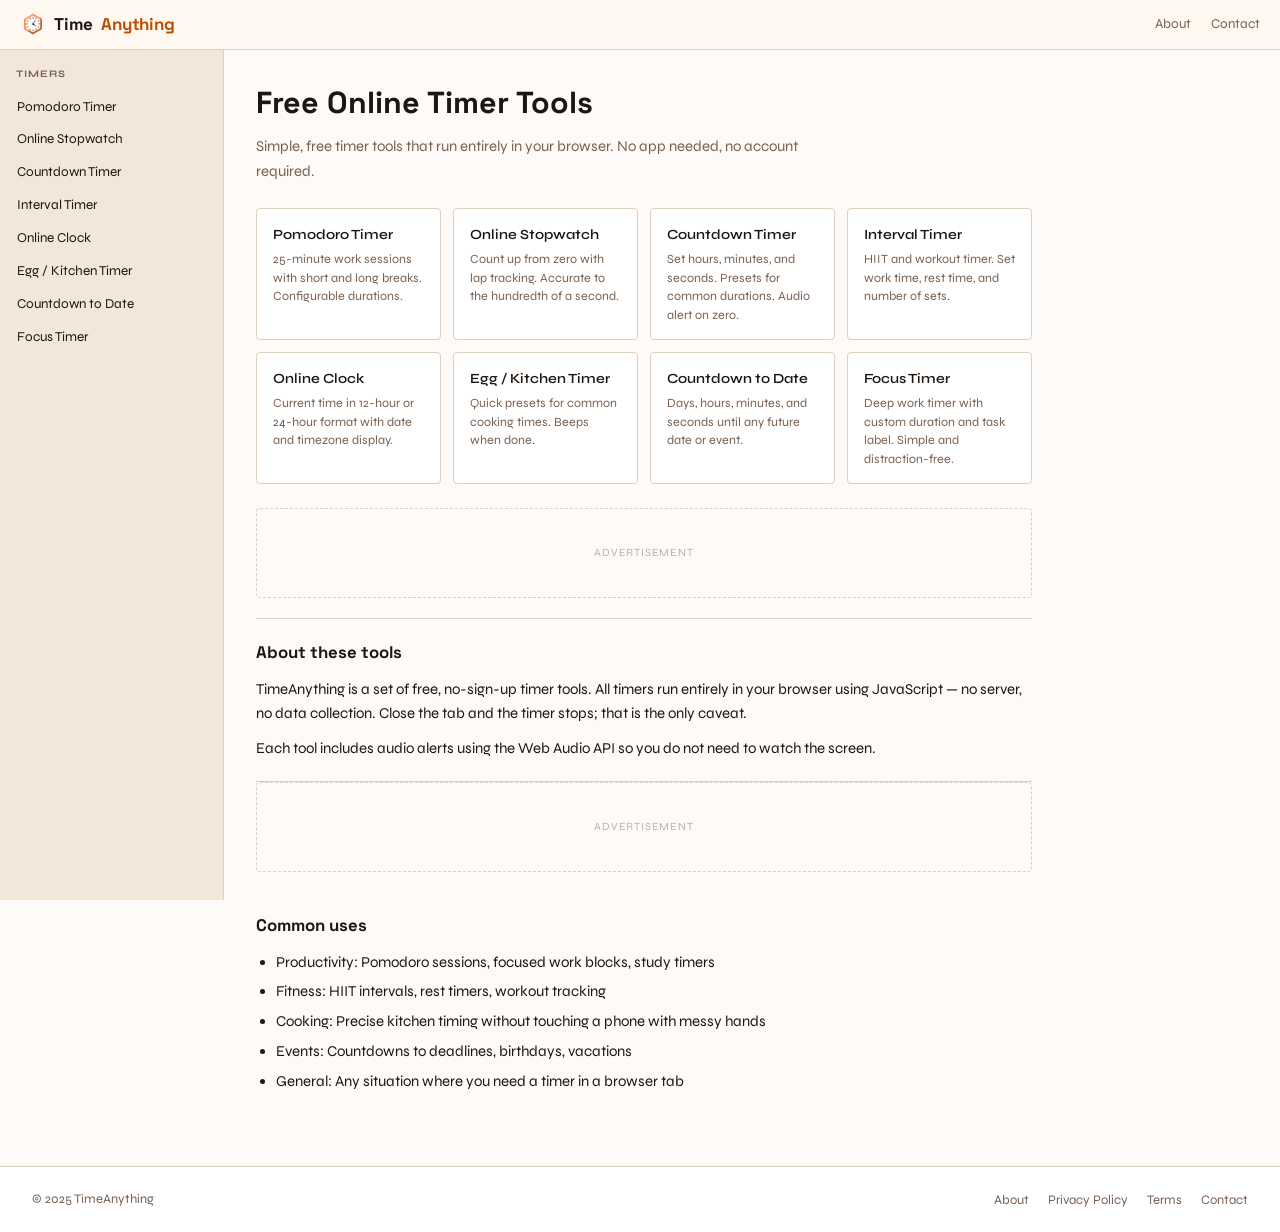
==== commit 01c959d7: "Header redesign + circular favicon + transparent site logo - Remove max-width from header-inner - Ad" ====
--- a/index.html
+++ b/index.html
@@ -2,16 +2,33 @@
 <html lang="en">
 <head>
   <meta charset="UTF-8">
+  <link rel="preconnect" href="https://fonts.googleapis.com">
+  <link rel="preconnect" href="https://fonts.gstatic.com" crossorigin>
   <meta name="viewport" content="width=device-width, initial-scale=1.0">
   <meta name="description" content="Free online timer tools — pomodoro timer, stopwatch, countdown, interval timer, online clock, and more. No sign-up, works in your browser.">
-  <title>Free Online Timer Tools — TimeAnything</title>
-  <link rel="stylesheet" href="css/style.css">
+  <title>Free Online Timers — Pomodoro, Stopwatch, Countdown & More | TimeAnything</title>
+  <link rel="stylesheet" href="css/style.css?v=3">
+  <link rel="icon" type="image/png" href="favicon.png">
+  <link rel="apple-touch-icon" href="favicon.png">
+  <meta property="og:image" content="https://www.timeanything.com/favicon.png">
+  <meta property="og:site_name" content="TimeAnything">
+  <meta property="og:type" content="website">
+  <meta property="og:url" content="https://www.timeanything.com/">
+  <meta property="og:title" content="Free Online Timers — Pomodoro, Stopwatch, Countdown & More | TimeAnything">
+  <meta property="og:description" content="Free online timer tools — pomodoro timer, stopwatch, countdown, interval timer, online clock, and more. No sign-up, works in your browser.">
+  <meta name="twitter:card" content="summary_large_image">
+  <meta name="twitter:title" content="Free Online Timers — Pomodoro, Stopwatch, Countdown & More | TimeAnything">
+  <meta name="twitter:description" content="Free online timer tools — pomodoro timer, stopwatch, countdown, interval timer, online clock, and more. No sign-up, works in your browser.">
+  <meta name="twitter:image" content="https://www.timeanything.com/favicon.png">
+  <meta name="theme-color" content="#b84f00">
+  <link rel="canonical" href="https://www.timeanything.com/">
+  <link rel="sitemap" type="application/xml" href="/sitemap.xml">
   <script async src="https://pagead2.googlesyndication.com/pagead/js/adsbygoogle.js?client=ca-pub-6051609023552836" crossorigin="anonymous"></script>
 </head>
 <body>
 <header class="site-header">
   <div class="header-inner">
-    <a href="index.html" class="logo">Time<span class="logo-accent">Anything</span></a>
+    <a href="index.html" class="logo"><img src="logo.png" class="logo-img" alt="">Time<span class="logo-accent">Anything</span></a>
     <nav class="header-nav" aria-label="Site navigation">
       <a href="about.html">About</a>
       <a href="contact.html">Contact</a>
--- a/css/style.css
+++ b/css/style.css
@@ -36,8 +36,9 @@
 
 /* ---- Header ---- */
 .site-header { position: sticky; top: 0; z-index: 200; height: var(--header-h); background: var(--header-bg); border-bottom: 1px solid var(--border); }
-.header-inner { display: flex; align-items: center; justify-content: space-between; height: 100%; padding: 0 20px; max-width: 1280px; margin: 0 auto; }
-.logo { font-family: var(--font-display); font-size: 17px; font-weight: 800; color: var(--text); text-decoration: none; letter-spacing: -0.2px; white-space: nowrap; }
+.header-inner { display: flex; align-items: center; justify-content: space-between; height: 100%; padding: 0 20px; }
+.logo { display: flex; align-items: center; gap: 8px; font-family: var(--font-display); font-size: 17px; font-weight: 800; color: var(--text); text-decoration: none; letter-spacing: -0.2px; white-space: nowrap; }
+.logo-img { height: 26px; width: 26px; object-fit: contain; flex-shrink: 0; }
 .logo .logo-accent { color: var(--accent); }
 .header-nav { display: flex; gap: 20px; }
 .header-nav a { font-size: 13.5px; color: var(--text-muted); text-decoration: none; }
@@ -200,3 +201,10 @@
   .tools-grid { grid-template-columns: repeat(auto-fill, minmax(155px, 1fr)); }
   .footer-inner { flex-direction: column; align-items: flex-start; }
 }
+
+/* ---- Related tools ---- */
+.related-tools { margin-top: 28px; padding-top: 20px; border-top: 1px solid var(--border); }
+.related-tools h3 { font-size: 0.78rem; font-weight: 700; letter-spacing: 1px; text-transform: uppercase; color: var(--text-muted); margin-bottom: 12px; }
+.related-tools-list { display: flex; flex-wrap: wrap; gap: 8px; }
+.related-tool-link { display: inline-flex; align-items: center; padding: 6px 14px; background: var(--bg-sidebar); border: 1px solid var(--border); border-radius: 20px; font-size: 13.5px; font-family: var(--font); color: var(--text); text-decoration: none; transition: background 0.12s, color 0.12s, border-color 0.12s; }
+.related-tool-link:hover { background: var(--accent); color: #fff; border-color: var(--accent); }
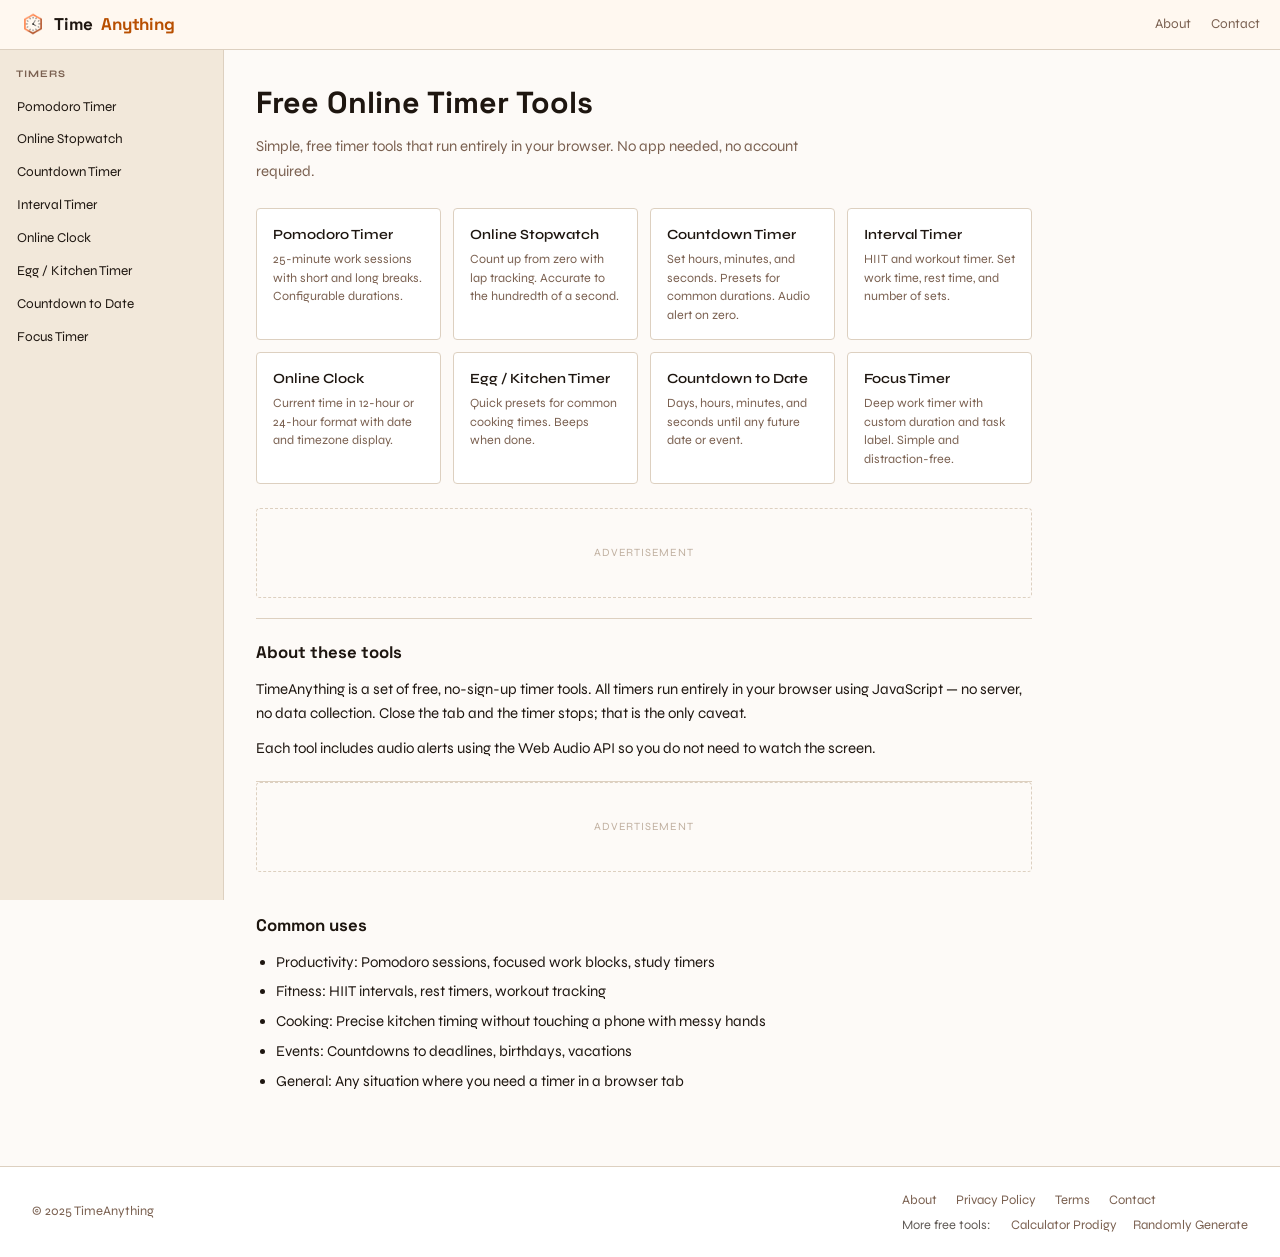
==== commit 68bb64b2: "Add cross-site footer links and rewrite README with live links" ====
--- a/index.html
+++ b/index.html
@@ -24,6 +24,30 @@
   <link rel="canonical" href="https://www.timeanything.com/">
   <link rel="sitemap" type="application/xml" href="/sitemap.xml">
   <script async src="https://pagead2.googlesyndication.com/pagead/js/adsbygoogle.js?client=ca-pub-6051609023552836" crossorigin="anonymous"></script>
+<script type="application/ld+json">
+{
+  "@context": "https://schema.org",
+  "@type": "WebSite",
+  "name": "Time Anything",
+  "url": "https://www.timeanything.com/",
+  "description": "Free online tools at Time Anything.",
+  "potentialAction": {
+    "@type": "SearchAction",
+    "target": {
+      "@type": "EntryPoint",
+      "urlTemplate": "https://www.timeanything.com/?q={search_term_string}"
+    },
+    "query-input": "required name=search_term_string"
+  }
+}
+</script>
+<script async src="https://www.googletagmanager.com/gtag/js?id=G-YWVGL7ZGEX"></script>
+<script>
+  window.dataLayer = window.dataLayer || [];
+  function gtag(){dataLayer.push(arguments);}
+  gtag('js', new Date());
+  gtag('config', 'G-YWVGL7ZGEX');
+</script>
 </head>
 <body>
 <header class="site-header">
@@ -120,7 +144,7 @@
       <a href="privacy.html">Privacy Policy</a>
       <a href="terms.html">Terms</a>
       <a href="contact.html">Contact</a>
-    </nav>
+    <nav class="footer-nav footer-sister-sites" aria-label="More free tools"><span style="font-size:0.8rem;opacity:0.7;margin-right:4px">More free tools:</span><a href="https://www.calculatorprodigy.com" rel="noopener">Calculator Prodigy</a><a href="https://www.randomlygenerate.org" rel="noopener">Randomly Generate</a></nav>
   </div>
 </footer>
 <script src="js/main.js"></script>
